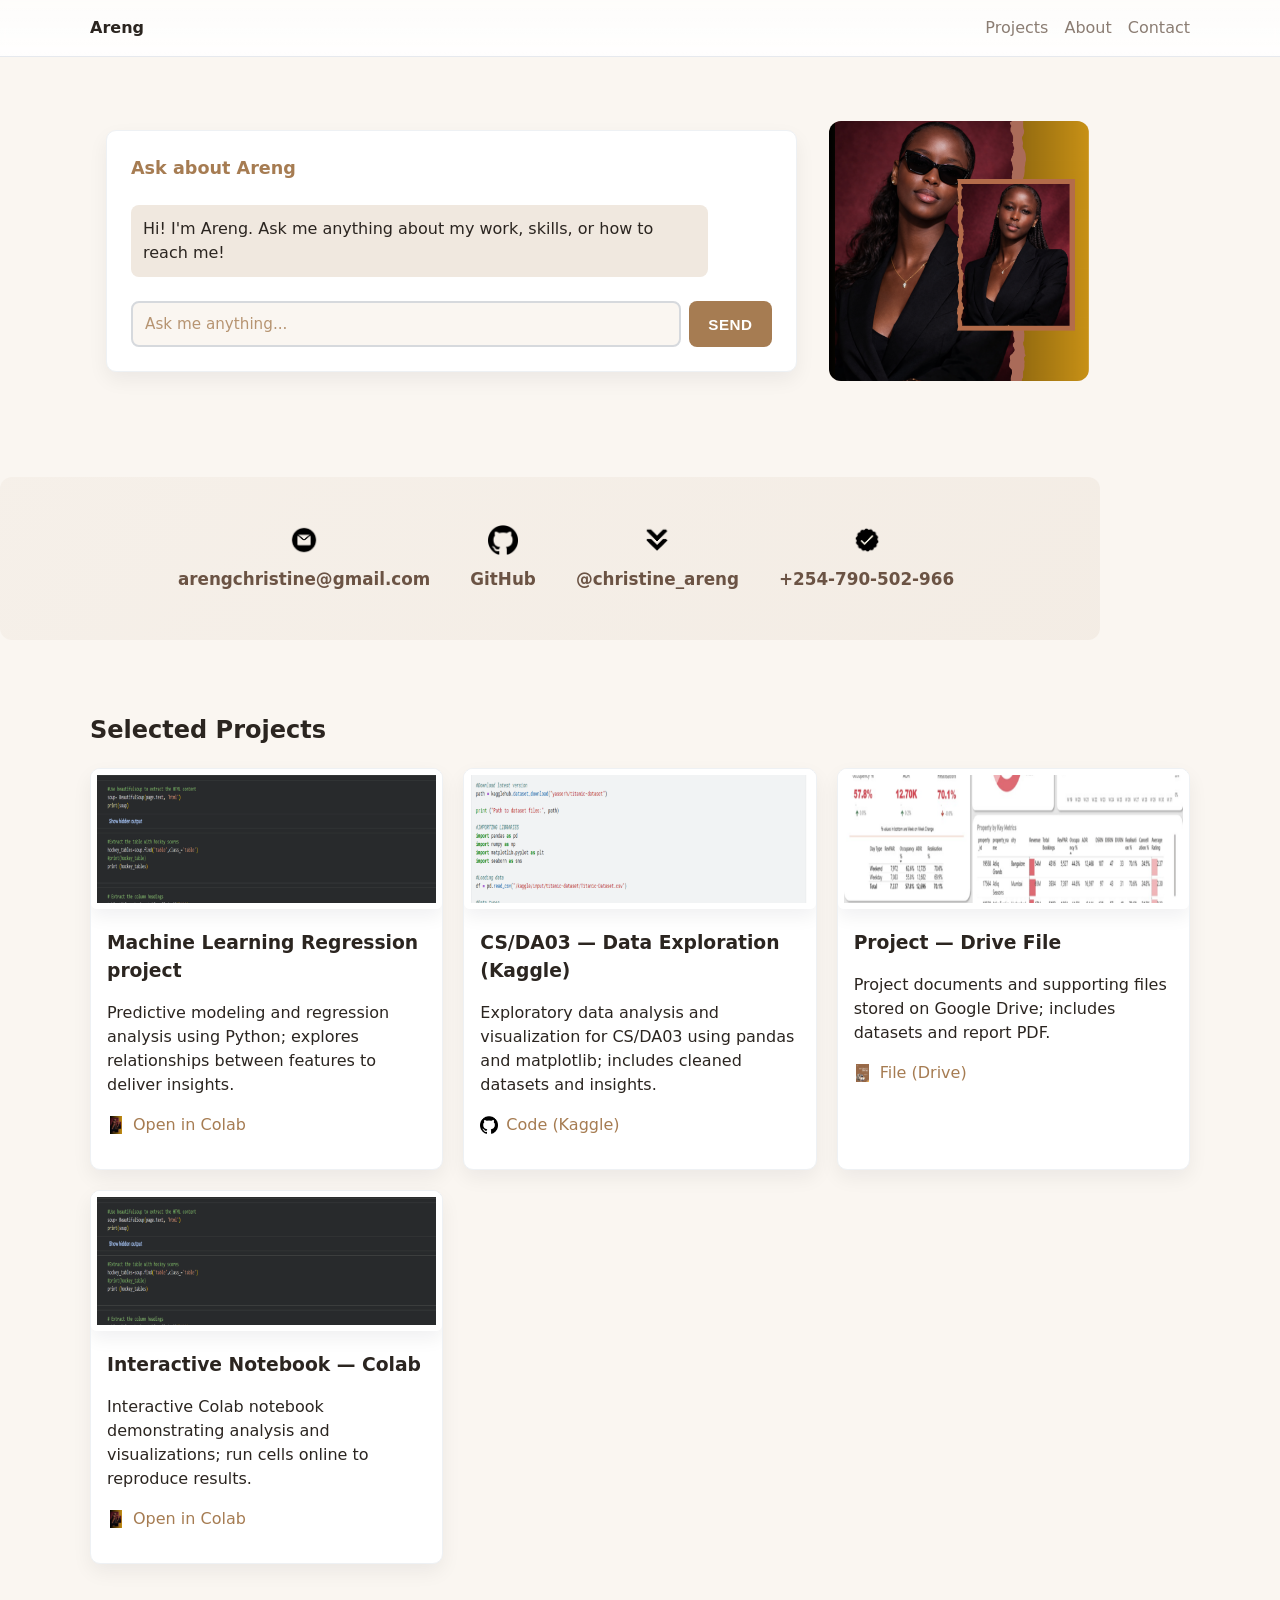
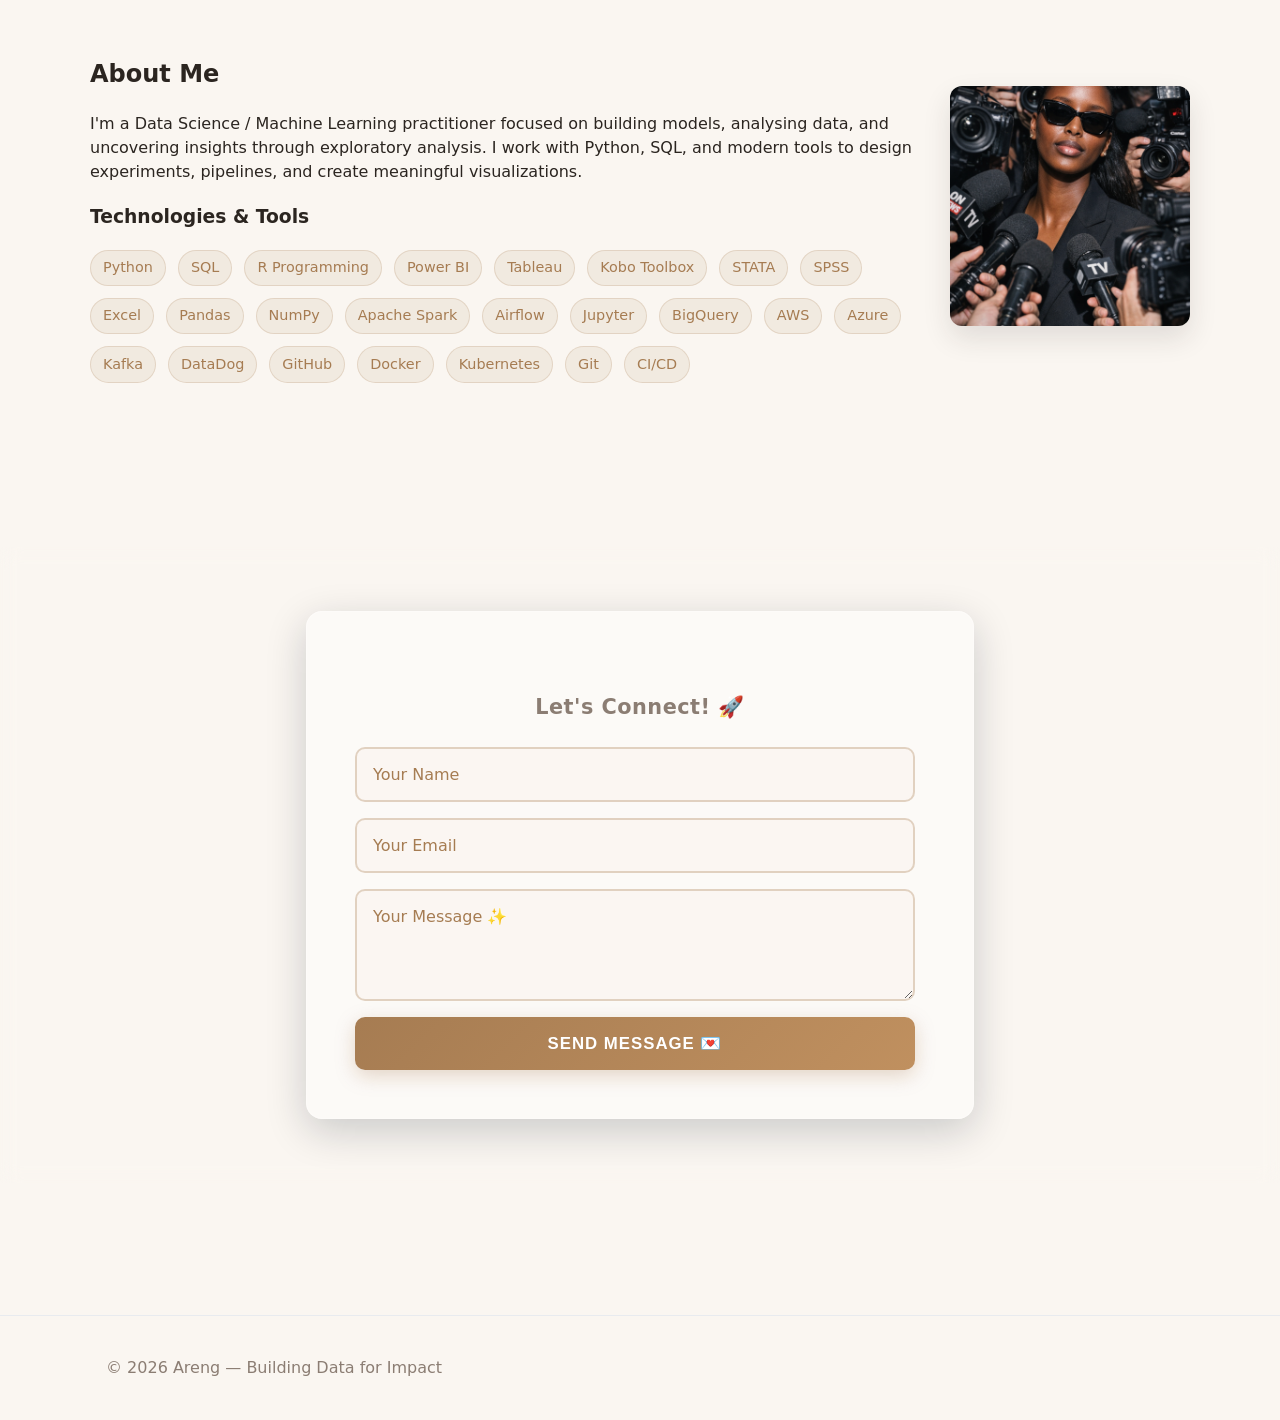
==== index (2).html @ 23e1ce04 "Add ML Regression project, update data engineer wording" ====
<!doctype html>
<html lang="en">
	<head>
		<meta charset="utf-8" />
		<meta name="viewport" content="width=device-width, initial-scale=1" />
		<title>Areng — Portfolio</title>
		<link rel="stylesheet" href="style.css">
		<link rel="stylesheet" href="mediaqueries.css">
		<script src="script.js" defer></script>
	</head>
	<body>
		<header class="site-header">
			<div class="container header-inner">
				<a class="brand" href="#">Areng</a>
				<button id="nav-toggle" aria-controls="primary-nav" aria-expanded="false">Menu</button>
				<nav id="primary-nav" class="primary-nav" aria-label="Main navigation">
					<ul>
						<li><a href="#projects">Projects</a></li>
						<li><a href="#about">About</a></li>
						<li><a href="#contact">Contact</a></li>
					</ul>
				</nav>
			</div>
		</header>

		<main>
			<section class="hero">
				<div class="container hero-inner">
					<div class="chatbot-container">
						<div class="chatbot-header">Ask about Areng</div>
						<div class="chatbot-messages" id="chatbot-messages"></div>
						<div class="chatbot-input-group">
							<input type="text" id="chatbot-input" placeholder="Ask me anything..." class="chatbot-input">
							<button id="chatbot-send" class="chatbot-send">Send</button>
						</div>
					</div>
					<div class="hero-image"><img src="assets/canva-duo.png" alt="Areng Data Science / Machine Learning"></div>
				</div>
			</section>

			<section class="contact-links container">
				<div class="contact-grid">
					<a href="mailto:arengchristine@gmail.com" class="contact-link" title="Email">
						<img src="assets/email.png" alt="email icon">
						<span>arengchristine@gmail.com</span>
					</a>
					<a href="https://github.com/areng21" target="_blank" rel="noopener" class="contact-link" title="GitHub">
						<img src="assets/github.png" alt="github icon">
						<span>GitHub</span>
					</a>
					<a href="https://x.com/christine_areng?s=11" target="_blank" rel="noopener" class="contact-link" title="X/Twitter">
						<img src="assets/arrow.png" alt="twitter icon">
						<span>@christine_areng</span>
					</a>
					<a href="tel:+254790502966" class="contact-link" title="Phone">
						<img src="assets/checkmark.png" alt="phone icon">
						<span>+254-790-502-966</span>
					</a>
				</div>
			</section>

			<section id="projects" class="projects container">
				<h2>Selected Projects</h2>
				<div class="grid">
					<article class="card">
						<div class="card-media"><img src="assets/project3.png" alt="ML regression screenshot"></div>
						<div class="card-body">
							<h3>Machine Learning Regression project</h3>
							<p>Predictive modeling and regression analysis using Python; explores relationships between features to deliver insights.</p>
							<p class="card-links"><img class="link-icon" src="assets/canva-duo.png" alt="notebook icon"><a href="https://colab.research.google.com/drive/1CAjumjBTujqH3sDjYx5DJYlwemo_couV?usp=sharing" target="_blank" rel="noopener">Open in Colab</a></p>
						</div>
					</article>
					<article class="card">
						<div class="card-media"><img src="assets/project1.png" alt="CS/DA03 Exploration screenshot"></div>
						<div class="card-body">
							<h3>CS/DA03 — Data Exploration (Kaggle)</h3>
							<p>Exploratory data analysis and visualization for CS/DA03 using pandas and matplotlib; includes cleaned datasets and insights.</p>
							<p class="card-links"><img class="link-icon" src="assets/github.png" alt="code icon"><a href="https://www.kaggle.com/code/christinearengti/miliong-christine-areng-cs-da03-26067-exploration" target="_blank" rel="noopener">Code (Kaggle)</a></p>
						</div>
					</article>

					<article class="card">
						<div class="card-media"><img src="assets/project2.png" alt="Project Two screenshot"></div>
						<div class="card-body">
							<h3>Project — Drive File</h3>
							<p>Project documents and supporting files stored on Google Drive; includes datasets and report PDF.</p>
							<p class="card-links"><img class="link-icon" src="assets/home-canva.png" alt="file icon"><a href="https://drive.google.com/file/d/1FB35ok4SGEo5sIyAlfNeyMUQnTAuRFdu/view?usp=sharing" target="_blank" rel="noopener">File (Drive)</a></p>
						</div>
					</article>

					<article class="card">
						<div class="card-media"><img src="assets/project3.png" alt="Project Three screenshot"></div>
						<div class="card-body">
							<h3>Interactive Notebook — Colab</h3>
							<p>Interactive Colab notebook demonstrating analysis and visualizations; run cells online to reproduce results.</p>
							<p class="card-links"><img class="link-icon" src="assets/canva-duo.png" alt="notebook icon"><a href="https://colab.research.google.com/drive/1hSYheioz7WopIVUSR2z9XXPz0cy4xCTN?usp=sharing" target="_blank" rel="noopener">Open in Colab</a></p>
						</div>
					</article>
				</div>
			</section>

			<section id="about" class="about container">
			<div class="about-inner">
				<div class="about-text">
					<h2>About Me</h2>
					<p>I'm a Data Science / Machine Learning practitioner focused on building models, analysing data, and uncovering insights through exploratory analysis. I work with Python, SQL, and modern tools to design experiments, pipelines, and create meaningful visualizations.</p>
					<h3>Technologies & Tools</h3>
					<div class="tech-list">
						<span class="tech-tag">Python</span>
						<span class="tech-tag">SQL</span>
						<span class="tech-tag">R Programming</span>
						<span class="tech-tag">Power BI</span>
						<span class="tech-tag">Tableau</span>
						<span class="tech-tag">Kobo Toolbox</span>
						<span class="tech-tag">STATA</span>
						<span class="tech-tag">SPSS</span>
						<span class="tech-tag">Excel</span>
						<span class="tech-tag">Pandas</span>
						<span class="tech-tag">NumPy</span>
						<span class="tech-tag">Apache Spark</span>
						<span class="tech-tag">Airflow</span>
						<span class="tech-tag">Jupyter</span>
						<span class="tech-tag">BigQuery</span>
						<span class="tech-tag">AWS</span>
						<span class="tech-tag">Azure</span>
						<span class="tech-tag">Kafka</span>
						<span class="tech-tag">DataDog</span>
						<span class="tech-tag">GitHub</span>
						<span class="tech-tag">Docker</span>
						<span class="tech-tag">Kubernetes</span>
						<span class="tech-tag">Git</span>
						<span class="tech-tag">CI/CD</span>
					</div>
				</div>
				<div class="about-image">
					<img src="assets/about-pic.png" alt="Areng">
				</div>
			</div>
			</section>

		<section id="contact" class="contact-page">
			<div class="contact-bg" style="background-image:url('assets/canva-duo.png')"></div>
			<div class="contact-overlay">
				<div class="container contact-content">
					<div class="about-section-overlay">
						<h3>Let's Connect! 🚀</h3>
						<form id="contact-form" class="contact-form-cute">
							<input type="text" id="name" name="name" placeholder="Your Name" required>
							<input type="email" id="email" name="email" placeholder="Your Email" required>
							<textarea id="message" name="message" placeholder="Your Message ✨" rows="4" required></textarea>
							<button type="submit" class="btn-cute">Send Message 💌</button>
						</form>
					</div>
				</div>
			</div>
			</section>
		</main>

		<footer class="site-footer">
			<div class="container">
				<p>© 2026 Areng — Building Data for Impact</p>
			</div>
		</footer>
	</body>
</html>
---- style.css ----
:root{
	--bg:#faf6f1;
	--text:#2b2520;
	--muted:#8b7d73;
	--accent:#a67c52;
	--container:1100px;
}
*{box-sizing:border-box}
html,body{height:100%}
body{margin:0;font-family:Inter,Segoe UI,Roboto,system-ui,-apple-system,"Helvetica Neue",Arial;padding:0;color:var(--text);background:var(--bg);line-height:1.5}
.container{max-width:var(--container);margin:0 auto;padding:0 1rem}

.site-header{border-bottom:1px solid #e6e9ee;background:linear-gradient(180deg, rgba(255,255,255,0.7), rgba(255,255,255,0.9));position:sticky;top:0;backdrop-filter:blur(4px);z-index:40}
.header-inner{display:flex;align-items:center;justify-content:space-between;padding:1rem 0}
.brand{font-weight:700;color:var(--text);text-decoration:none}
#nav-toggle{display:none;background:transparent;border:1px solid #ddd;padding:.4rem .6rem;border-radius:6px}
.primary-nav ul{list-style:none;margin:0;padding:0;display:flex;gap:1rem}
.primary-nav a{text-decoration:none;color:var(--muted);transition:all 0.3s ease}
.primary-nav a:hover{color:var(--accent);font-weight:700;text-shadow:0 0 8px rgba(166,124,82,0.4)}

.hero{padding:4rem 0}
.hero-inner{display:grid;grid-template-columns:2fr 1fr;gap:2rem;align-items:center}
.hero-text h1{margin:0 0 1rem;font-size:2rem}
.hero-text p{margin:0 0 0.8rem;color:var(--muted);line-height:1.6}
.btn{display:inline-block;background:var(--accent);color:white;padding:.6rem .9rem;border-radius:8px;text-decoration:none;transition:all 0.3s ease;cursor:pointer}
.btn:hover{transform:translateY(-3px) scale(1.05);box-shadow:0 0 20px rgba(166,124,82,0.5),0 8px 20px rgba(166,124,82,0.3);background:#c0905f}
.hero-image{width:260px;height:260px;border-radius:12px;background:linear-gradient(135deg,#e8d4c4,#dcc9b8)}
.hero-image img{width:100%;height:100%;object-fit:cover;border-radius:12px;transition:transform 0.4s ease}
.hero-image:hover img{transform:scale(1.12);filter:brightness(1.1)}

.chatbot-container{flex:1;background:white;border:1px solid #eef1f4;border-radius:10px;padding:1.5rem;box-shadow:0 8px 20px rgba(16,24,40,0.06);display:flex;flex-direction:column;max-height:400px}
.chatbot-header{font-weight:700;color:var(--accent);margin-bottom:1rem;font-size:1.1rem}
.chatbot-messages{flex:1;overflow-y:auto;margin-bottom:1rem;display:flex;flex-direction:column;gap:0.75rem;padding:0.5rem 0}
.chatbot-message{padding:0.75rem;border-radius:8px;max-width:90%;word-wrap:break-word}
.chatbot-message.user{background:var(--accent);color:white;align-self:flex-end;text-align:right}
.chatbot-message.bot{background:#f0e8df;color:var(--text);align-self:flex-start}
.chatbot-input-group{display:flex;gap:0.5rem}
.chatbot-input{flex:1;padding:0.75rem;border:2px solid #d6d9dd;border-radius:8px;font-family:inherit;transition:all 0.3s ease;background:#faf6f1;cursor:text;font-size:0.95rem}
.chatbot-input::placeholder{color:#a67c52;font-weight:500;opacity:0.8}
.chatbot-input:hover{border-color:var(--accent);background:#fff;box-shadow:0 0 10px rgba(166,124,82,0.15)}
.chatbot-input:focus{outline:none;border-color:var(--accent);box-shadow:0 0 0 3px rgba(166,124,82,0.15),0 0 15px rgba(166,124,82,0.25);background:#fff;transform:scale(1.01)}
.chatbot-send{background:var(--accent);color:white;border:none;padding:0.75rem 1.2rem;border-radius:8px;cursor:pointer;transition:all 0.3s ease;font-weight:700;font-size:0.95rem;text-transform:uppercase;letter-spacing:0.5px}
.chatbot-send:hover{background:#c0905f;box-shadow:0 0 20px rgba(166,124,82,0.5);transform:scale(1.05)}
.chatbot-send:active{transform:scale(0.98)}

.contact-links {padding: 3rem 0;text-align: center; background: linear-gradient(135deg, rgba(166,124,82,0.05), rgba(166,124,82,0.08));border-radius: 12px;margin: 2rem 0;padding: 3rem 2rem;}
.contact-grid {display: flex;flex-wrap: wrap;gap: 2.5rem;justify-content: center;align-items: center;margin-left: 2rem;}
.contact-link {display: flex;flex-direction: column;align-items: center;gap: 0.75rem;text-decoration: none;color: #6b5344;transition: all 0.3s ease;}
.contact-link img {width: 30px; height: 30px; object-fit: contain;filter: sepia(0.4) hue-rotate(10deg) saturate(0.7) brightness(0.9);animation: jingle 0.5s ease-in-out infinite;transition: all 0.3s ease;}
.contact-link span {font-weight: 700;color: #6b5344;font-size: 1.05rem;}
.contact-link:hover {transform: scale(1.15);}
.contact-link:hover img {width: 37.5px; height: 37.5px; filter: sepia(0.2) hue-rotate(10deg) saturate(1.1) brightness(1.1);animation: jingle 0.35s ease-in-out infinite;}

.projects{padding:2.5rem 0}
.projects h2{margin-top:0}
.grid{display:grid;grid-template-columns:repeat(3,1fr);gap:1.25rem}
.card{background:white;border:1px solid #eef1f4;border-radius:10px;overflow:hidden;display:flex;flex-direction:column;box-shadow:0 8px 20px rgba(16,24,40,0.06);transition:all 0.3s ease;cursor:pointer}
.card:hover{box-shadow:0 0 25px rgba(166,124,82,0.3),0 12px 28px rgba(16,24,40,0.15);transform:translateY(-6px);border-color:var(--accent)}
.card-media{height:140px;position:relative;background:#fff}
.card-media img{width:100%;height:140px;object-fit:cover;display:block;border:6px solid rgba(255,255,255,0.92);box-shadow:0 8px 18px rgba(16,24,40,0.06);border-bottom-left-radius:6px;border-bottom-right-radius:6px}
.card-body{padding:1rem}
.card-body h3{margin:.25rem 0}
.card-links a{color:var(--accent);text-decoration:none}

.card-links{display:flex;align-items:center;gap:.5rem}
.link-icon{width:18px;height:18px;object-fit:contain;display:inline-block}
.card-links a:hover{opacity:.9;text-decoration:underline}

.about,.contact{padding:2rem 0}
.about-inner{display:flex;gap:2rem;align-items:center}
.about-text{flex:1}
.about-image{flex:0 0 240px;text-align:center}
.about-image img{width:240px;height:240px;border-radius:12px;object-fit:cover;box-shadow:0 12px 28px rgba(43,37,32,0.12);transition:all 0.3s ease}
.about-image img:hover{transform:scale(1.08);box-shadow:0 0 20px rgba(166,124,82,0.3),0 12px 28px rgba(43,37,32,0.15)}

.contact-page{position:relative;min-height:100vh;display:flex;align-items:center;overflow:hidden}
.contact-bg{position:absolute;top:0;left:0;width:100%;height:100%;background-size:cover;background-position:center;background-attachment:fixed;filter:blur(4px) brightness(0.9);z-index:1}
.contact-overlay{position:relative;z-index:2;width:100%;padding:4rem 0;background:rgba(255,255,255,0.02);backdrop-filter:blur(10px);-webkit-backdrop-filter:blur(10px)}
.contact-content{max-width:700px}
.about-section-overlay{background:rgba(255,255,255,0.45);padding:3rem;border-radius:16px;box-shadow:0 12px 40px rgba(16,24,40,0.2);border:1px solid rgba(255,255,255,0.25);backdrop-filter:blur(10px);-webkit-backdrop-filter:blur(10px)}
.about-section-overlay h2{margin-top:0;color:var(--accent);font-size:2rem;text-align:center;margin-bottom:1.5rem}
.about-section-overlay h3{color:#8b7d73;text-align:center;margin:2rem 0 1.5rem;font-size:1.3rem;font-weight:600;letter-spacing:0.5px}
.about-section-overlay p{text-align:center;color:var(--text);line-height:1.7;margin-bottom:1.5rem}
.contact-form-cute{display:grid;gap:1rem}
.contact-form-cute input,.contact-form-cute textarea{padding:1rem;border:2px solid rgba(166,124,82,0.3);border-radius:10px;font-family:inherit;font-size:1rem;background:rgba(250,246,241,0.8);color:var(--text);transition:all 0.3s ease}
.contact-form-cute input::placeholder,.contact-form-cute textarea::placeholder{color:#a67c52;font-weight:500}
.contact-form-cute input:focus,.contact-form-cute textarea:focus{outline:none;border-color:var(--accent);box-shadow:0 0 0 4px rgba(166,124,82,0.2),0 0 15px rgba(166,124,82,0.3);background:white}
.btn-cute{background:linear-gradient(135deg,var(--accent),#c0905f);color:white;padding:1rem 2rem;border:none;border-radius:10px;font-weight:700;font-size:1.05rem;cursor:pointer;transition:all 0.3s ease;text-transform:uppercase;letter-spacing:1px;box-shadow:0 6px 20px rgba(166,124,82,0.3)}
.btn-cute:hover{transform:translateY(-2px) scale(1.05);box-shadow:0 10px 30px rgba(166,124,82,0.5);background:linear-gradient(135deg,#c0905f,#b8805a)}
.btn-cute:active{transform:translateY(0) scale(0.98)}

.tech-list{display:flex;flex-wrap:wrap;gap:.75rem;margin-top:1rem}
.tech-tag{display:inline-block;background:rgba(166,124,82,0.1);color:var(--accent);padding:.4rem .75rem;border-radius:20px;font-size:.9rem;border:1px solid rgba(166,124,82,0.2);transition:all 0.3s ease;cursor:pointer}
.tech-tag:hover{background:var(--accent);color:white;transform:scale(1.12);box-shadow:0 0 15px rgba(166,124,82,0.4);border-color:var(--accent)}

form{display:grid;gap:.5rem;max-width:560px}
input,textarea{padding:.6rem;border:1px solid #d6d9dd;border-radius:6px;transition:all 0.3s ease;font-family:inherit}
input:focus,textarea:focus{outline:none;border-color:var(--accent);box-shadow:0 0 0 4px rgba(166,124,82,0.2),0 0 12px rgba(166,124,82,0.3);background:#fff;transform:scale(1.02)}

.site-footer{padding:1.5rem 0;border-top:1px solid #e8ebef;color:var(--muted)}

@media (max-width:1000px){
	.grid{grid-template-columns:repeat(2,1fr)}
	.hero-inner{grid-template-columns:1fr;align-items:flex-start}
	.hero-image{width:200px;height:200px}
	.about-inner{flex-direction:column;align-items:center}
	.about-image{flex:0 0 auto;margin-top:1.5rem}
	.contact-link img{animation:jingle 0.5s ease-in-out infinite}
}

@keyframes jingle{
	0%{transform:rotate(0deg) translateX(0) scale(1)}
	25%{transform:rotate(-15deg) translateX(-5px) scale(1.1)}
	50%{transform:rotate(15deg) translateX(5px) scale(1.1)}
	75%{transform:rotate(-15deg) translateX(-5px) scale(1.1)}
	100%{transform:rotate(0deg) translateX(0) scale(1)}
}
---- mediaqueries.css ----
/* Media queries for small screens */
@media (max-width:700px){
	#nav-toggle{display:block}
	.primary-nav{position:absolute;top:64px;right:1rem;background:white;border:1px solid #eef1f4;padding:0.75rem;border-radius:8px;display:none}
	.primary-nav.open{display:block}
	.primary-nav ul{flex-direction:column;gap:.5rem}
	.grid{grid-template-columns:1fr}
	.hero-image{width:160px;height:160px}
	.hero-text h1{font-size:1.5rem}
}

@media (max-width:420px){
	.container{padding:0 0.75rem}
	.hero{padding:2rem 0}
}
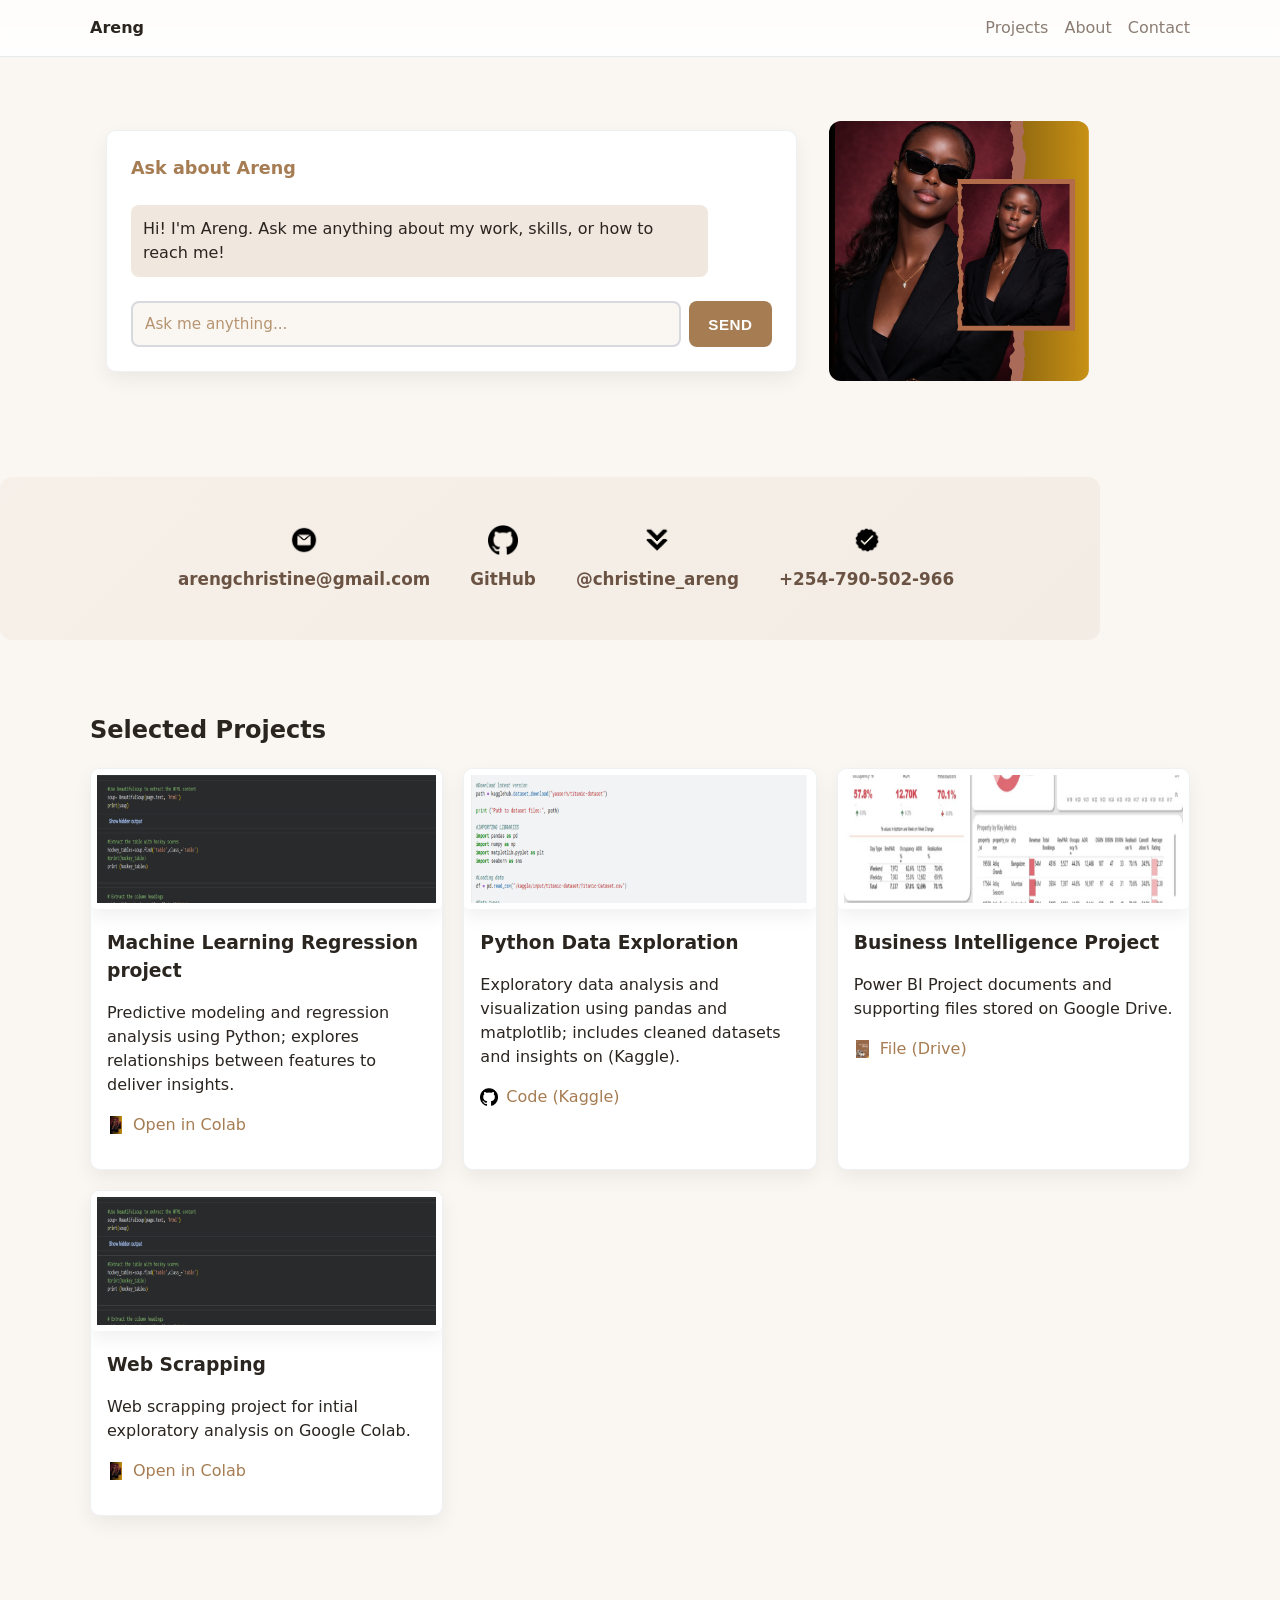
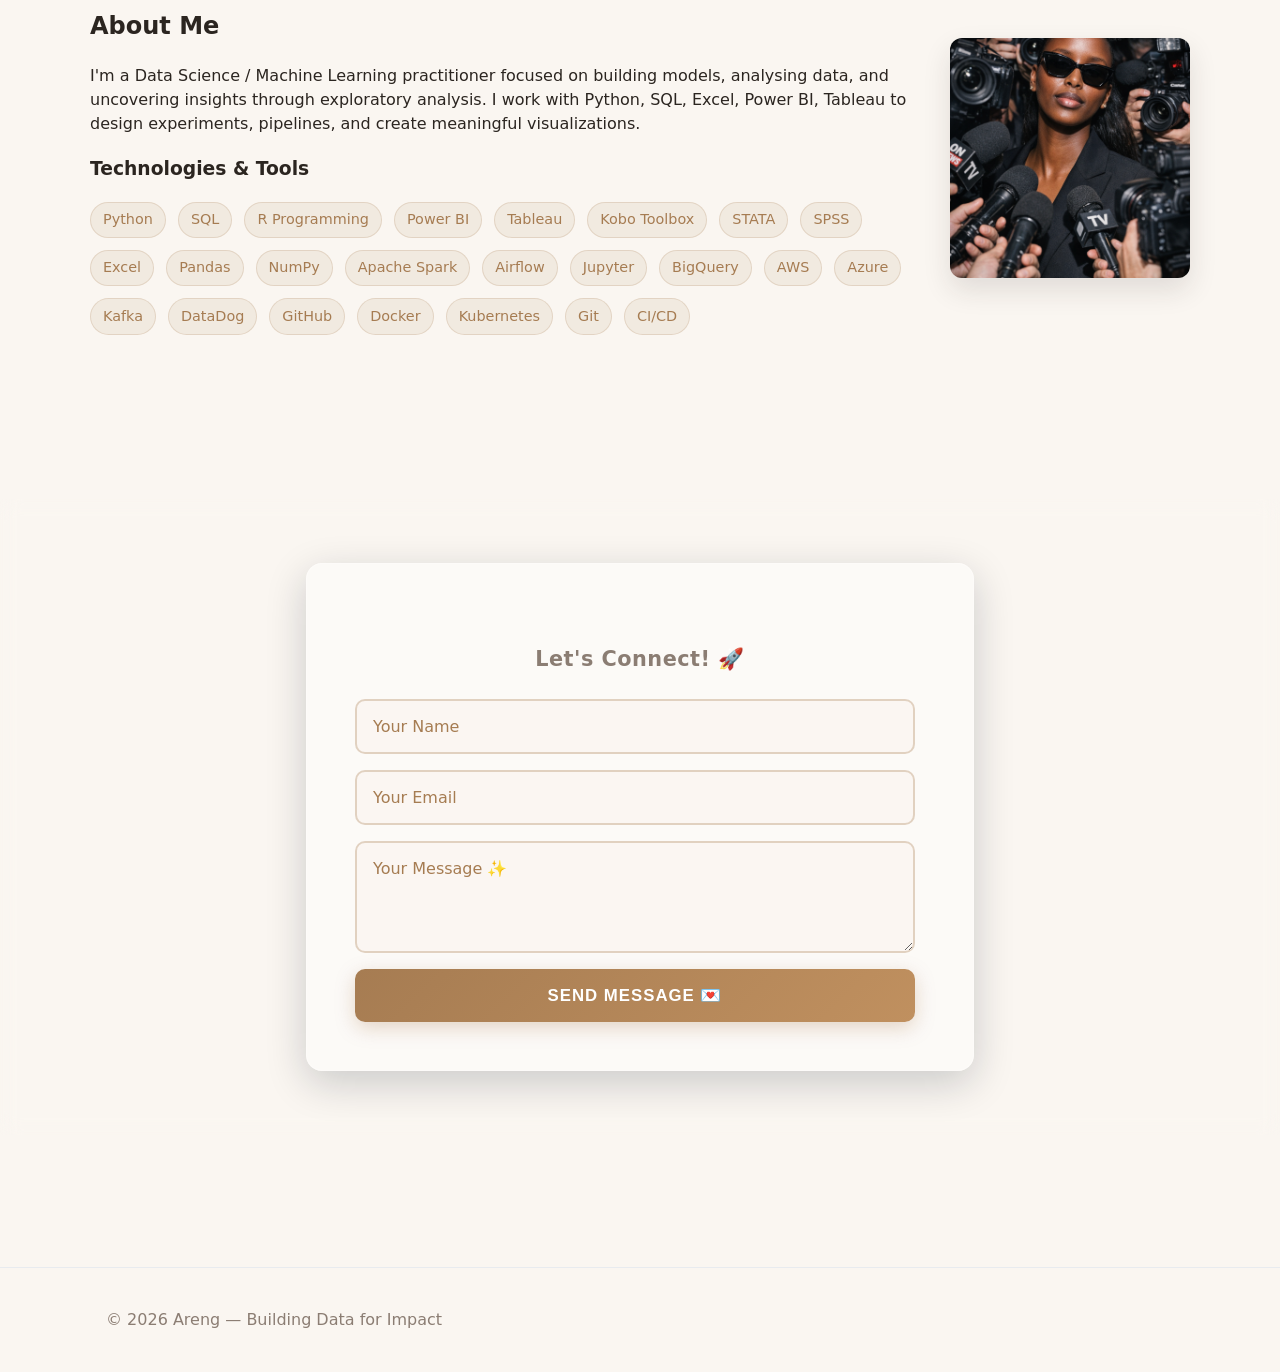
==== commit 84fda058: "Revise project descriptions and titles in index.html Updated project titles and descriptions for cla" ====
--- a/index (2).html
+++ b/index (2).html
@@ -73,8 +73,8 @@
 					<article class="card">
 						<div class="card-media"><img src="assets/project1.png" alt="CS/DA03 Exploration screenshot"></div>
 						<div class="card-body">
-							<h3>CS/DA03 — Data Exploration (Kaggle)</h3>
-							<p>Exploratory data analysis and visualization for CS/DA03 using pandas and matplotlib; includes cleaned datasets and insights.</p>
+							<h3>Python Data Exploration</h3>
+							<p>Exploratory data analysis and visualization using pandas and matplotlib; includes cleaned datasets and insights on (Kaggle).</p>
 							<p class="card-links"><img class="link-icon" src="assets/github.png" alt="code icon"><a href="https://www.kaggle.com/code/christinearengti/miliong-christine-areng-cs-da03-26067-exploration" target="_blank" rel="noopener">Code (Kaggle)</a></p>
 						</div>
 					</article>
@@ -82,8 +82,8 @@
 					<article class="card">
 						<div class="card-media"><img src="assets/project2.png" alt="Project Two screenshot"></div>
 						<div class="card-body">
-							<h3>Project — Drive File</h3>
-							<p>Project documents and supporting files stored on Google Drive; includes datasets and report PDF.</p>
+							<h3>Business Intelligence Project</h3>
+							<p>Power BI Project documents and supporting files stored on Google Drive.</p>
 							<p class="card-links"><img class="link-icon" src="assets/home-canva.png" alt="file icon"><a href="https://drive.google.com/file/d/1FB35ok4SGEo5sIyAlfNeyMUQnTAuRFdu/view?usp=sharing" target="_blank" rel="noopener">File (Drive)</a></p>
 						</div>
 					</article>
@@ -91,8 +91,8 @@
 					<article class="card">
 						<div class="card-media"><img src="assets/project3.png" alt="Project Three screenshot"></div>
 						<div class="card-body">
-							<h3>Interactive Notebook — Colab</h3>
-							<p>Interactive Colab notebook demonstrating analysis and visualizations; run cells online to reproduce results.</p>
+							<h3>Web Scrapping </h3>
+							<p>Web scrapping project for intial exploratory analysis on Google Colab.</p>
 							<p class="card-links"><img class="link-icon" src="assets/canva-duo.png" alt="notebook icon"><a href="https://colab.research.google.com/drive/1hSYheioz7WopIVUSR2z9XXPz0cy4xCTN?usp=sharing" target="_blank" rel="noopener">Open in Colab</a></p>
 						</div>
 					</article>
@@ -103,7 +103,7 @@
 			<div class="about-inner">
 				<div class="about-text">
 					<h2>About Me</h2>
-					<p>I'm a Data Science / Machine Learning practitioner focused on building models, analysing data, and uncovering insights through exploratory analysis. I work with Python, SQL, and modern tools to design experiments, pipelines, and create meaningful visualizations.</p>
+					<p>I'm a Data Science / Machine Learning practitioner focused on building models, analysing data, and uncovering insights through exploratory analysis. I work with Python, SQL, Excel, Power BI, Tableau to design experiments, pipelines, and create meaningful visualizations.</p>
 					<h3>Technologies & Tools</h3>
 					<div class="tech-list">
 						<span class="tech-tag">Python</span>
@@ -162,4 +162,4 @@
 			</div>
 		</footer>
 	</body>
-</html>+</html>
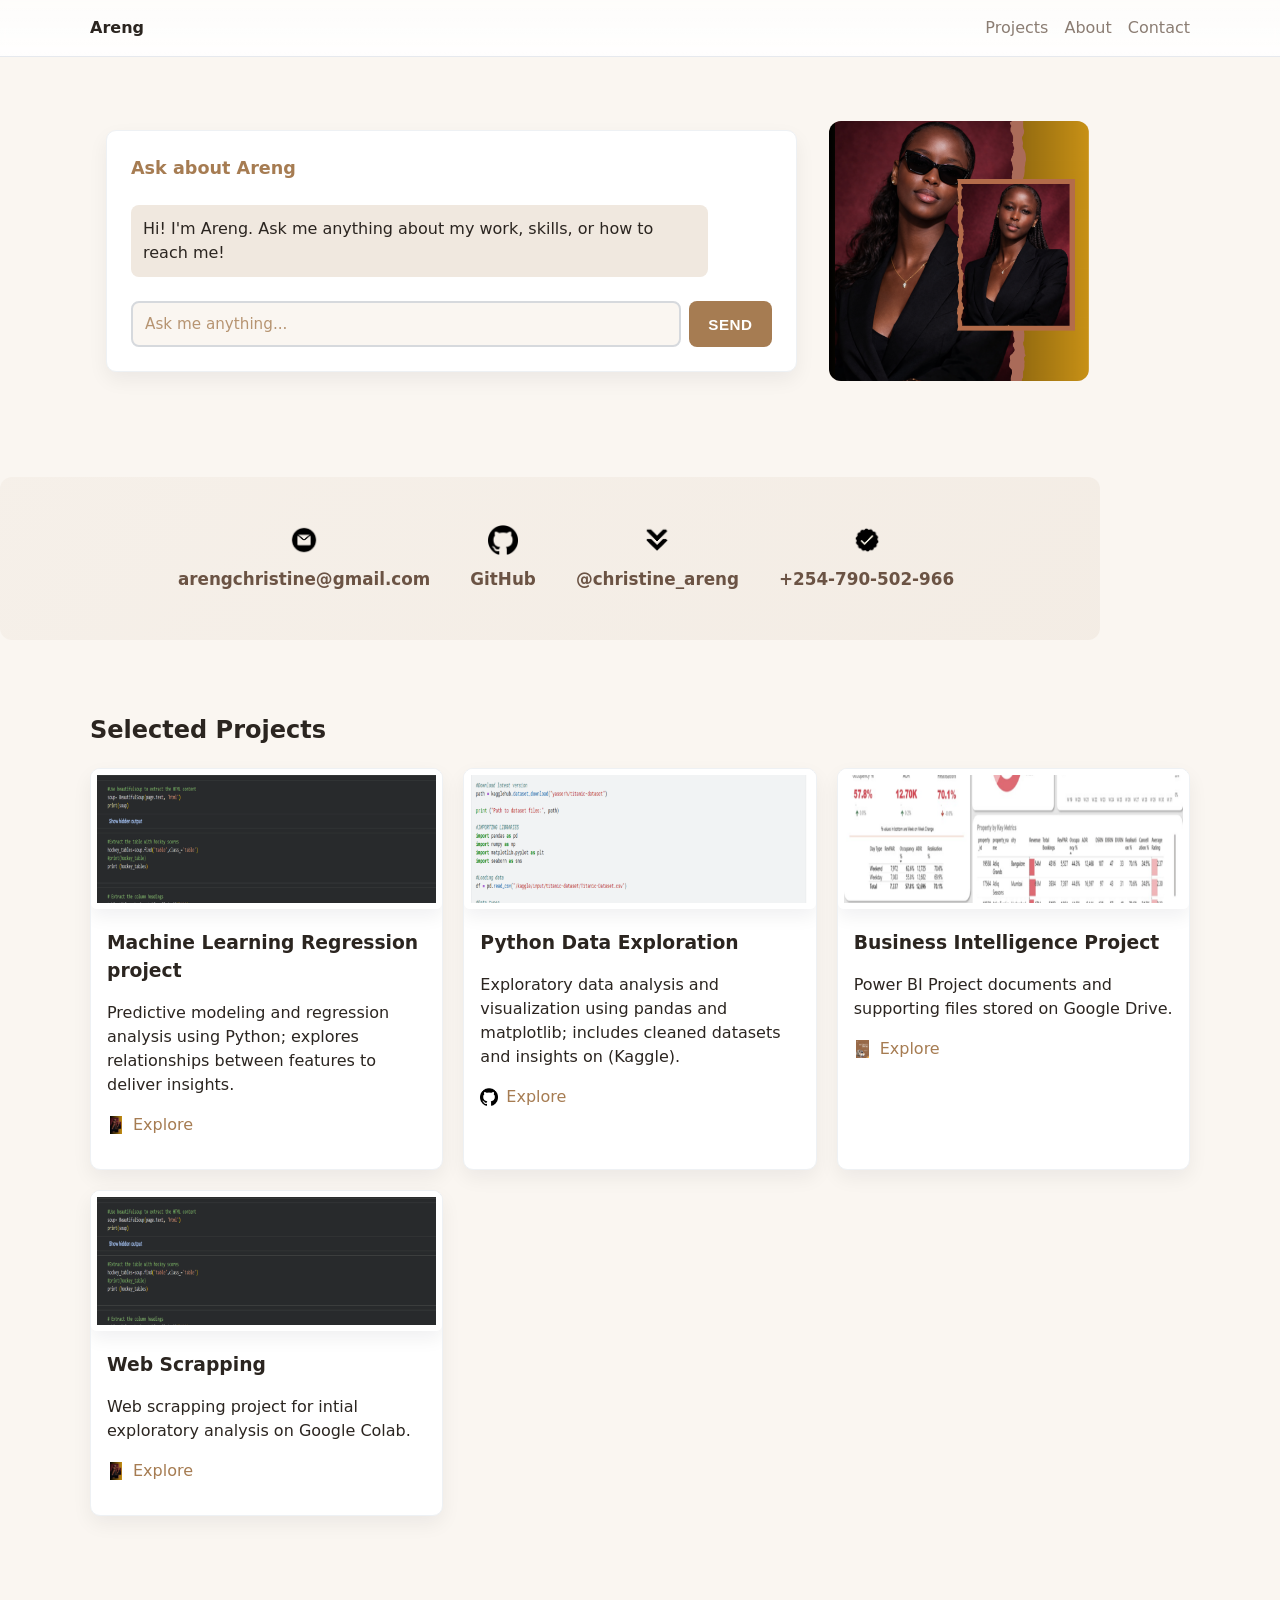
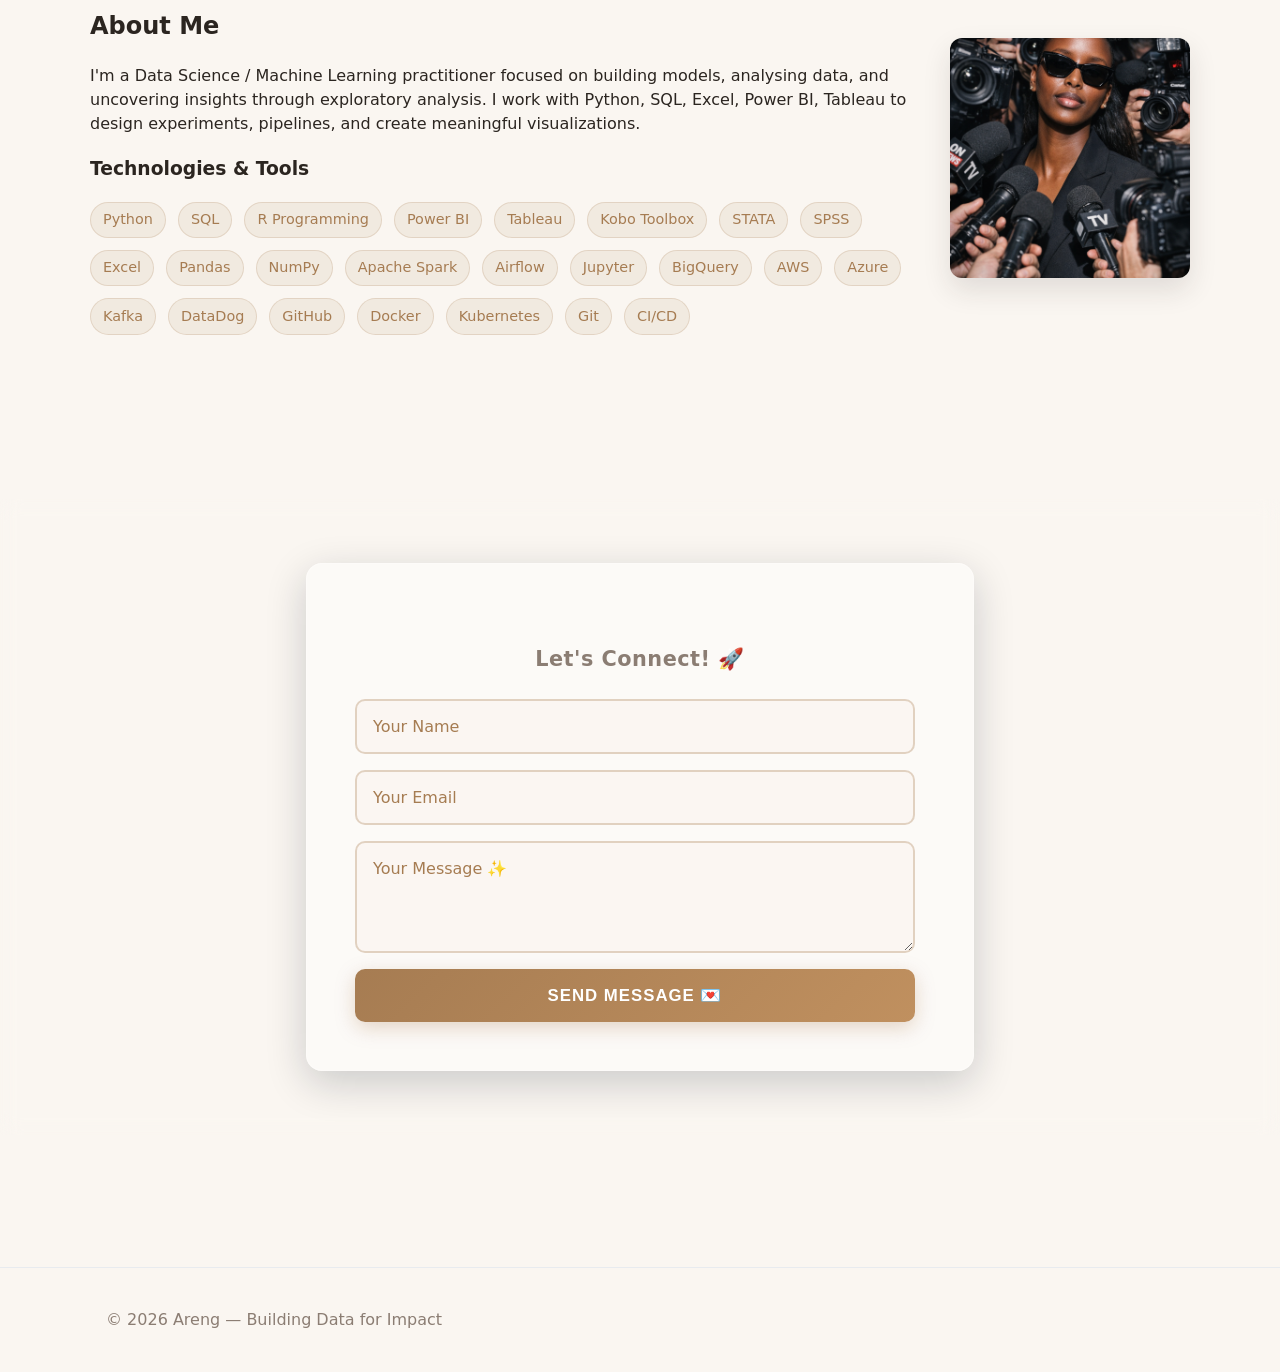
==== commit 1a5d8b64: "Update project links to use 'Explore' text" ====
--- a/index (2).html
+++ b/index (2).html
@@ -67,7 +67,7 @@
 						<div class="card-body">
 							<h3>Machine Learning Regression project</h3>
 							<p>Predictive modeling and regression analysis using Python; explores relationships between features to deliver insights.</p>
-							<p class="card-links"><img class="link-icon" src="assets/canva-duo.png" alt="notebook icon"><a href="https://colab.research.google.com/drive/1CAjumjBTujqH3sDjYx5DJYlwemo_couV?usp=sharing" target="_blank" rel="noopener">Open in Colab</a></p>
+							<p class="card-links"><img class="link-icon" src="assets/canva-duo.png" alt="notebook icon"><a href="https://colab.research.google.com/drive/1CAjumjBTujqH3sDjYx5DJYlwemo_couV?usp=sharing" target="_blank" rel="noopener">Explore</a></p>
 						</div>
 					</article>
 					<article class="card">
@@ -75,7 +75,7 @@
 						<div class="card-body">
 							<h3>Python Data Exploration</h3>
 							<p>Exploratory data analysis and visualization using pandas and matplotlib; includes cleaned datasets and insights on (Kaggle).</p>
-							<p class="card-links"><img class="link-icon" src="assets/github.png" alt="code icon"><a href="https://www.kaggle.com/code/christinearengti/miliong-christine-areng-cs-da03-26067-exploration" target="_blank" rel="noopener">Code (Kaggle)</a></p>
+							<p class="card-links"><img class="link-icon" src="assets/github.png" alt="code icon"><a href="https://www.kaggle.com/code/christinearengti/miliong-christine-areng-cs-da03-26067-exploration" target="_blank" rel="noopener">Explore</a></p>
 						</div>
 					</article>
 
@@ -84,7 +84,7 @@
 						<div class="card-body">
 							<h3>Business Intelligence Project</h3>
 							<p>Power BI Project documents and supporting files stored on Google Drive.</p>
-							<p class="card-links"><img class="link-icon" src="assets/home-canva.png" alt="file icon"><a href="https://drive.google.com/file/d/1FB35ok4SGEo5sIyAlfNeyMUQnTAuRFdu/view?usp=sharing" target="_blank" rel="noopener">File (Drive)</a></p>
+							<p class="card-links"><img class="link-icon" src="assets/home-canva.png" alt="file icon"><a href="https://drive.google.com/file/d/1FB35ok4SGEo5sIyAlfNeyMUQnTAuRFdu/view?usp=sharing" target="_blank" rel="noopener">Explore</a></p>
 						</div>
 					</article>
 
@@ -93,7 +93,7 @@
 						<div class="card-body">
 							<h3>Web Scrapping </h3>
 							<p>Web scrapping project for intial exploratory analysis on Google Colab.</p>
-							<p class="card-links"><img class="link-icon" src="assets/canva-duo.png" alt="notebook icon"><a href="https://colab.research.google.com/drive/1hSYheioz7WopIVUSR2z9XXPz0cy4xCTN?usp=sharing" target="_blank" rel="noopener">Open in Colab</a></p>
+							<p class="card-links"><img class="link-icon" src="assets/canva-duo.png" alt="notebook icon"><a href="https://colab.research.google.com/drive/1hSYheioz7WopIVUSR2z9XXPz0cy4xCTN?usp=sharing" target="_blank" rel="noopener">Explore</a></p>
 						</div>
 					</article>
 				</div>
